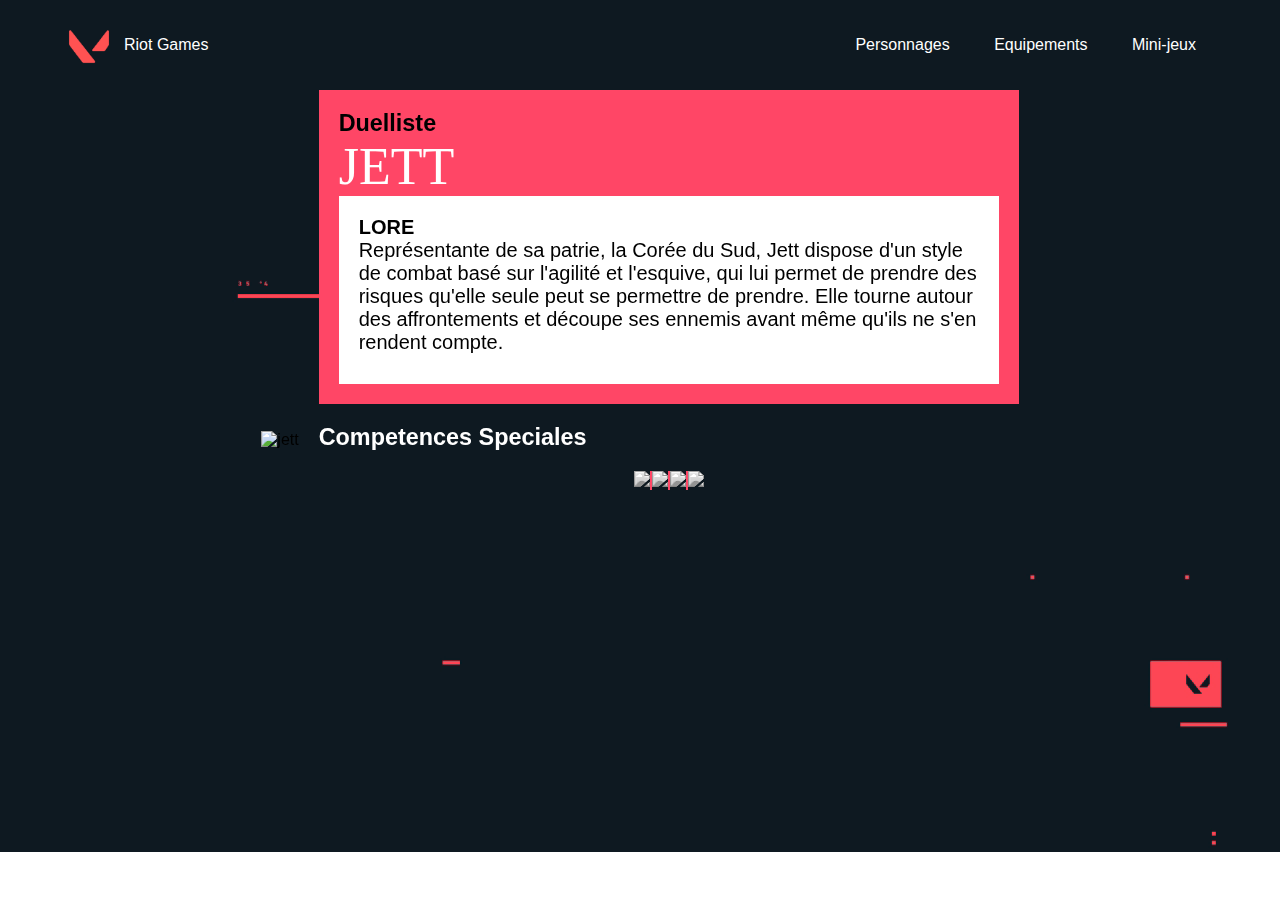
==== page/perso.html @ 572dc022 "Initial commit" ====
<!DOCTYPE html>                                               
<html lang = "fr">                                            
    <head>                                                    
        <meta charset = "utf-8">                              
        <title> Memorant </title>                             
        <link rel="icon" type="image/png" href="../../icon.png" />
        <link href="style.css" rel="stylesheet">              
        <script src="script.js"></script>                     
                                                              
    </head>                                                   
    <body>                                                    
        <header>                                              
            <img class = "logo" src="../../icon.png" alt="logo">
            <h1><a href="../../index.html"> Riot Games</a></h1>
            <nav>                                             
                <ul class ="navi">                            
                    <li><a href="#"> Personnages </a></li>    
                    <li><a href="#"> Equipements </a></li>    
                    <li><a href="#"> Mini-jeux </a></li>      
                </ul>                                         
            </nav>                                            
        </header>                                             
        <div class="video-container">                         
            <video src="agent-background-generic.mp4" autoplay="autoplay" muted loop></video>
        </div>                                                
                                                              
        <div class="block">                                   
            <img class="jett_perso" src="../dossier/jett/jett.png" alt="jett">
            <div class="text-container">
                <h3> Duelliste </h3>
                <h1> JETT </h1>
                <div class="text-box">
                    <h4> LORE </h4>
                    <p> Représentante de sa patrie, la Corée du Sud, Jett dispose d'un style de combat basé sur l'agilité et l'esquive, qui lui permet de prendre des risques qu'elle seule peut se permettre de prendre. Elle tourne autour des affrontements et découpe ses ennemis avant même qu'ils ne s'en rendent compte.</p>
                </div>

                <h3 class="cap">Competences Speciales</h3>
                <div class="cap-box">
                    <button class="smoke"><img src="../dossier/jett/smoke.png"></button>
                    <button class="jump"><img src="../dossier/jett/jump.png"></button>
                    <button class="dash"><img src="../dossier/jett/dash.png"></button>
                    <button class="ulti" ><img  src="../dossier/jett/ulti.png"></button>
                </div>
                <div class="Description">
                    <h5 class="title"></h5>
                    <p class="button-description"></p>
                </div>
            </div>
        </div>
    </body>
</html>
---- page/style.css ----
@font-face {
    font-family: "Valorant";
    src: url("../../valo.ttf")format("truetype");
}

*{
    box-sizing: border-box ;
    margin : 0;
    padding : 0;
    font-family:"Valorant", sans-serif;
}

header{
    display : flex;
    justify-content: space-between;
    align-items:center;
    background-color: rgb(14,25,33);
    padding : 20px 5%;
    color :white;
}

header img{
    width: 50px;
    height : 50px;
}

header h1{
    margin-right: auto;
    padding : 10px 10px 10px 10px;
}

li,a,h1{
    font-weight: 500;
    font-size: 16px;
    color : white;
    text-decoration: none;
}


.logo{
    cursor : pointer ;
}
.navi {
    list-style: none;
}
.navi li{
    display: inline-block;
    padding: 0px 20px;
}

.navi li a{
    transition : all 0.3s ease 0s;
}

.navi li a:hover{
    color : #ff4666;
}


.video-container{
    position: fixed;
    top: 0;
    left: 0;
    width: 100%;
    height: 100%;
    z-index: -1;
    object-fit: cover;
}

.block {
    display: flex;
    overflow: hidden;
    align-items: center;
    justify-content: center;
  }
  
  .jett_perso {
    margin-right: 20px;
  }
  
  .text-container {
    width: 700px;
    height: 700px;
    font-size: 20px;
    border-top : 20px solid #ff4666;
  }

  .text-container h1,h3 {
    background-color: #ff4666;
    border-right: 20px solid #ff4666;
    border-left : 20px solid #ff4666;
  }

  .text-container p{
    font-family: Arial, Helvetica, sans-serif;
  }

  .text-box {
    background-color: white;
    padding: 20px;
    margin-bottom: 20px;
    border-right: 20px solid #ff4666;
    border-left : 20px solid #ff4666;
    border-bottom: 20px solid #ff4666;
  }
  
  .text-container h1 {
    margin: 0;
    font-size: 52px;
    font-family: "Valorant", "sans-serif";
  }
  .cap{
    color :white;
    background-color: transparent;
    border: none;
    padding-bottom:20px;
    
  }
  .text-box h3,p {
    margin-top: 0;
    margin-bottom: 10px;
    font-family: Arial, Helvetica, sans-serif;
  }
  
  .title{
    color:rgb(14, 25, 33);
    padding: 10px 10px 10px 10px;
  }
  .cap-box {
    display: flex;
    justify-content: center;
    background-color: rgb(14, 25, 33);
  }
  
  .cap-box button {
    border-top: 3px solid #ff4666;
    background-color: rgb(14, 25, 33);
    align-items: center;
    border : none;
    outline: none;
    cursor: pointer;
  }
  
  .cap-box button:hover {
    background-color: #ff4666;
  }
  
  .cap-box button img {
    filter: grayscale(100%);
    transition: filter 0.3s ease-in-out;
  }
  
  .cap-box button:hover img {
    filter: grayscale(0%);
  }
  
  .cap-box button:not(:last-child) {
    border-right: 2px solid #ff4666;
  }

  .button-description{
    color : rgb(14, 25, 33);
    padding: 0px 10px 10px 10px;
  }
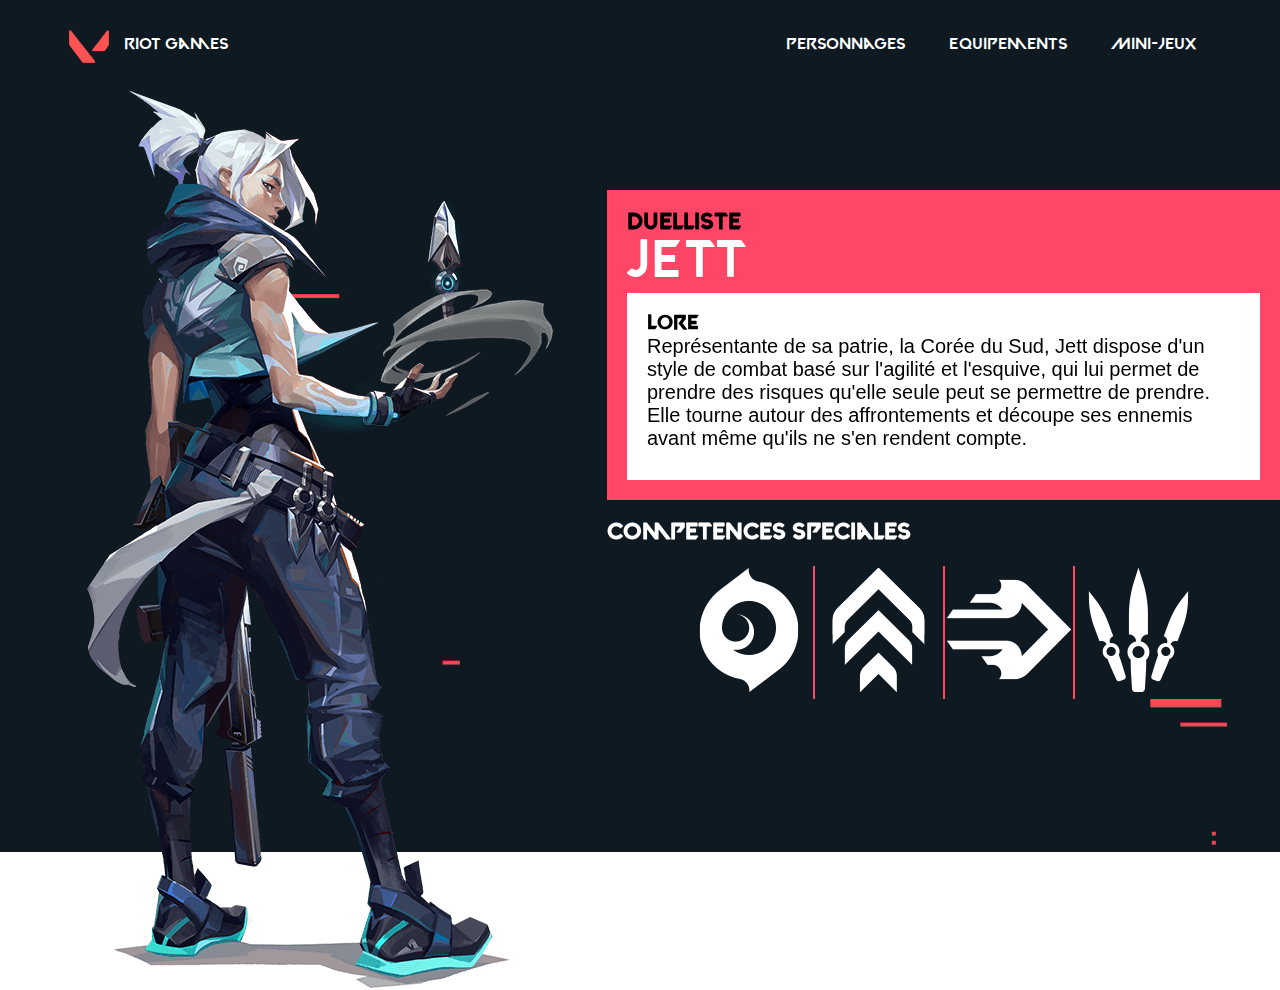
==== commit 89e9e258: "0.0.0" ====
--- a/page/perso.html
+++ b/page/perso.html
@@ -3,15 +3,15 @@
     <head>                                                    
         <meta charset = "utf-8">                              
         <title> Memorant </title>                             
-        <link rel="icon" type="image/png" href="../../icon.png" />
+        <link rel="icon" type="image/png" href="../icon.png" />
         <link href="style.css" rel="stylesheet">              
         <script src="script.js"></script>                     
                                                               
     </head>                                                   
     <body>                                                    
         <header>                                              
-            <img class = "logo" src="../../icon.png" alt="logo">
-            <h1><a href="../../index.html"> Riot Games</a></h1>
+            <img class = "logo" src="../icon.png" alt="logo">
+            <h1><a href="../index.html"> Riot Games</a></h1>
             <nav>                                             
                 <ul class ="navi">                            
                     <li><a href="#"> Personnages </a></li>    
@@ -25,7 +25,7 @@
         </div>                                                
                                                               
         <div class="block">                                   
-            <img class="jett_perso" src="../dossier/jett/jett.png" alt="jett">
+            <img class="jett_perso" src="../asset/jett/jett.png" alt="jett">
             <div class="text-container">
                 <h3> Duelliste </h3>
                 <h1> JETT </h1>
@@ -36,10 +36,10 @@
 
                 <h3 class="cap">Competences Speciales</h3>
                 <div class="cap-box">
-                    <button class="smoke"><img src="../dossier/jett/smoke.png"></button>
-                    <button class="jump"><img src="../dossier/jett/jump.png"></button>
-                    <button class="dash"><img src="../dossier/jett/dash.png"></button>
-                    <button class="ulti" ><img  src="../dossier/jett/ulti.png"></button>
+                    <button class="smoke"><img src="../asset/jett/smoke.png"></button>
+                    <button class="jump"><img src="../asset/jett/jump.png"></button>
+                    <button class="dash"><img src="../asset/jett/dash.png"></button>
+                    <button class="ulti" ><img  src="../asset/jett/ulti.png"></button>
                 </div>
                 <div class="Description">
                     <h5 class="title"></h5>
--- a/page/style.css
+++ b/page/style.css
@@ -1,6 +1,6 @@
 @font-face {
     font-family: "Valorant";
-    src: url("../../valo.ttf")format("truetype");
+    src: url("../font/valo.ttf")format("truetype");
 }
 
 *{
